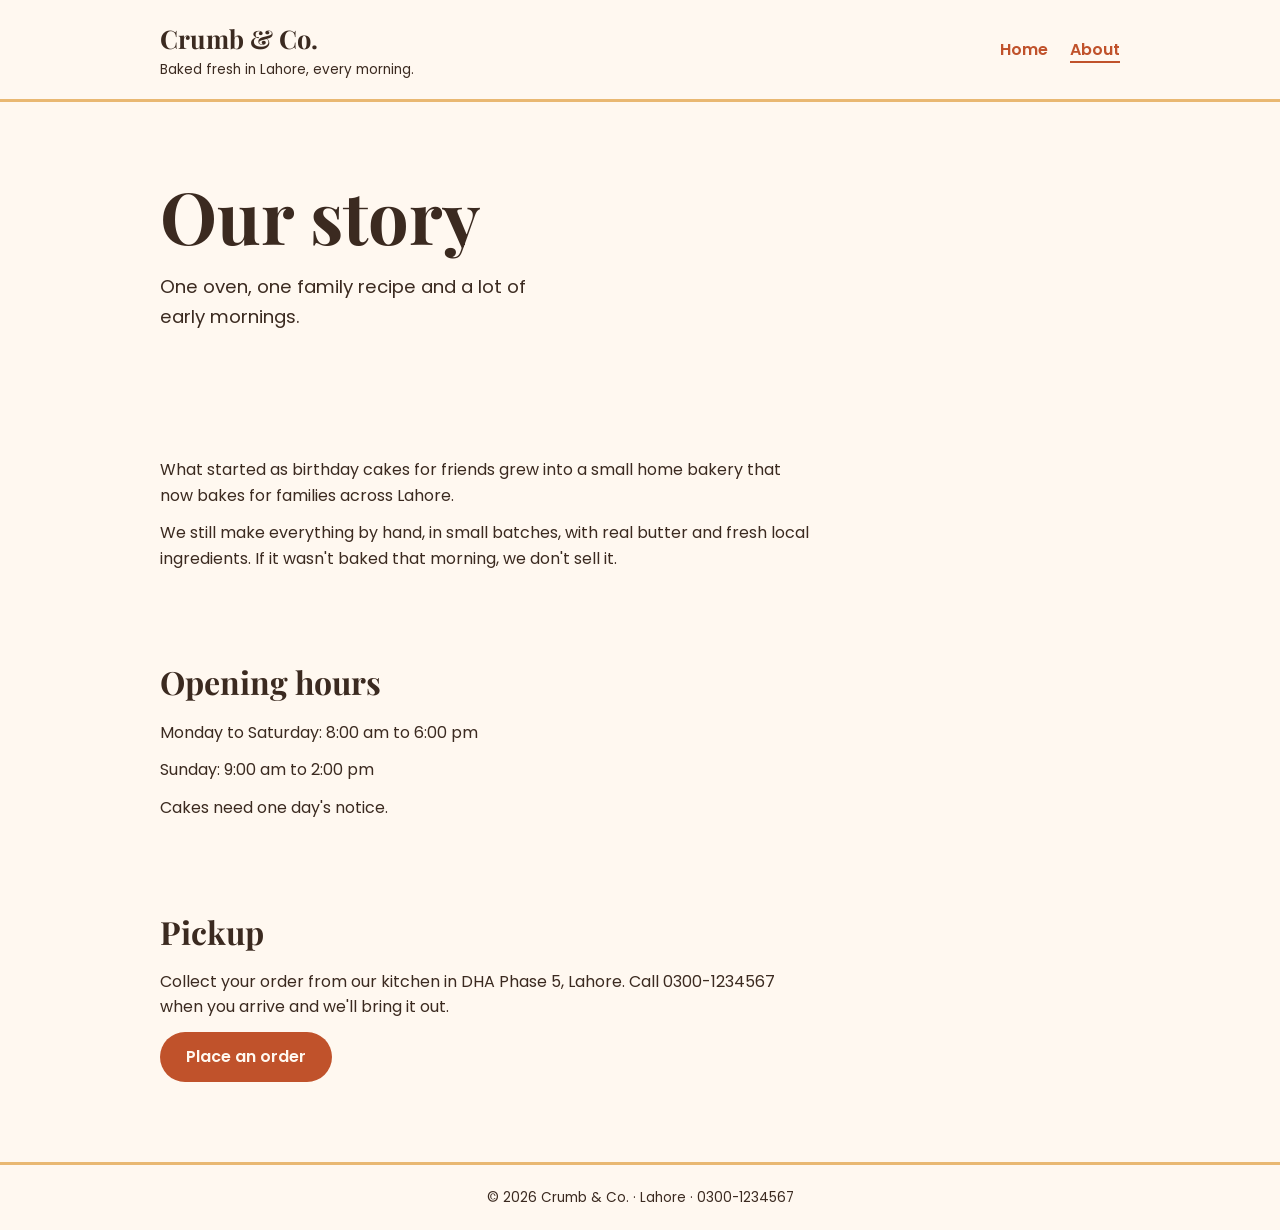
==== about.html @ 5cbcbf47 "first commit" ====
<!DOCTYPE html>
<html lang="en">
<head>
  <meta charset="UTF-8">
  <meta name="viewport" content="width=device-width, initial-scale=1">
  <title>About | Crumb &amp; Co.</title>
  <link rel="preconnect" href="https://fonts.googleapis.com">
  <link href="https://fonts.googleapis.com/css2?family=Playfair+Display:wght@600;700&family=Poppins:wght@400;600&display=swap" rel="stylesheet">
  <link rel="stylesheet" href="style.css">
</head>
<body>
  <header>
    <div class="wrap">
      <div>
        <a class="brand" href="index.html">Crumb &amp; Co.</a>
        <div class="tagline">Baked fresh in Lahore, every morning.</div>
      </div>
      <nav>
        <a href="index.html">Home</a>
        <a href="about.html" class="active">About</a>
      </nav>
    </div>
  </header>

  <main class="wrap">
    <section class="hero">
      <h1>Our story</h1>
      <p>One oven, one family recipe and a lot of early mornings.</p>
    </section>

    <section>
      <p>What started as birthday cakes for friends grew into a small home bakery that now bakes for families across Lahore.</p>
      <p>We still make everything by hand, in small batches, with real butter and fresh local ingredients. If it wasn't baked that morning, we don't sell it.</p>
    </section>

    <section>
      <h2>Opening hours</h2>
      <p>Monday to Saturday: 8:00 am to 6:00 pm</p>
      <p>Sunday: 9:00 am to 2:00 pm</p>
      <p>Cakes need one day's notice.</p>
    </section>

    <section>
      <h2>Pickup</h2>
      <p>Collect your order from our kitchen in DHA Phase 5, Lahore. Call 0300-1234567 when you arrive and we'll bring it out.</p>
      <a class="btn" href="index.html#order">Place an order</a>
    </section>
    <!-- FAQ -->
  </main>

  <footer>© 2026 Crumb &amp; Co. · Lahore · 0300-1234567</footer>
</body>
</html>
---- style.css ----
:root {
  --cream: #FFF8F0;
  --cocoa: #3B2A20;
  --clay: #C0522B;
  --honey: #E9B872;
}
* { box-sizing: border-box; margin: 0; padding: 0; }
body { background: var(--cream); color: var(--cocoa); font-family: "Poppins", sans-serif; line-height: 1.6; }
h1, h2, h3, h4 { font-family: "Playfair Display", serif; line-height: 1.2; }
a { color: var(--clay); }
.wrap { max-width: 1000px; margin: 0 auto; padding: 0 20px; }

header { border-bottom: 3px solid var(--honey); }
header .wrap { display: flex; justify-content: space-between; align-items: center; gap: 16px; padding-top: 18px; padding-bottom: 18px; }
.brand { font-family: "Playfair Display", serif; font-size: 1.6rem; font-weight: 700; color: var(--cocoa); text-decoration: none; }
.tagline { font-size: 0.85rem; }
nav a { margin-left: 18px; font-weight: 600; text-decoration: none; }
nav a.active { border-bottom: 2px solid var(--clay); }

.special { background: var(--honey); padding: 12px 20px; text-align: center; font-weight: 600; }

.hero { padding: 70px 0 60px; }
.hero h1 { font-size: clamp(2.6rem, 7vw, 4.5rem); }
.hero p { font-size: 1.15rem; max-width: 36ch; margin: 14px 0 26px; }
.btn { display: inline-block; background: var(--clay); color: var(--cream); border: none; padding: 12px 26px; border-radius: 999px; font-family: "Poppins", sans-serif; font-weight: 600; font-size: 1rem; text-decoration: none; cursor: pointer; }

section { padding: 40px 0; }
section h2 { font-size: 2rem; margin-bottom: 18px; }
section p { max-width: 65ch; margin-bottom: 12px; }
.category { margin: 26px 0 12px; font-size: 1.3rem; }
.grid { display: grid; grid-template-columns: repeat(3, 1fr); gap: 16px; }
.card { border: 2px solid var(--honey); border-radius: 14px; padding: 18px; }
.card .emoji { font-size: 2rem; }
.card h4 { font-size: 1.1rem; margin: 6px 0 4px; }
.card p { font-size: 0.9rem; margin: 0; }
.price { display: block; margin-top: 10px; font-weight: 600; color: var(--clay); }

form { display: grid; gap: 14px; max-width: 480px; }
label { font-weight: 600; font-size: 0.9rem; }
input, select { width: 100%; padding: 11px 12px; margin-top: 4px; border: 2px solid var(--honey); border-radius: 10px; background: var(--cream); color: var(--cocoa); font: inherit; font-weight: 400; }
input:focus, select:focus, .btn:focus, a:focus { outline: 3px solid var(--clay); outline-offset: 2px; }
.error { color: var(--clay); font-size: 0.9rem; min-height: 1.4em; }
.thanks { border-left: 4px solid var(--honey); padding: 14px 16px; margin-top: 16px; max-width: 480px; }

.faq details { border-bottom: 2px solid var(--honey); padding: 12px 0; }
.faq summary { cursor: pointer; font-weight: 600; }
.faq details p { margin: 8px 0 0; }

footer { border-top: 3px solid var(--honey); margin-top: 40px; padding: 22px 20px; font-size: 0.85rem; text-align: center; }

@media (max-width: 700px) {
  header .wrap { flex-direction: column; align-items: flex-start; }
  nav a { margin: 0 18px 0 0; }
  .grid { grid-template-columns: 1fr; }
}
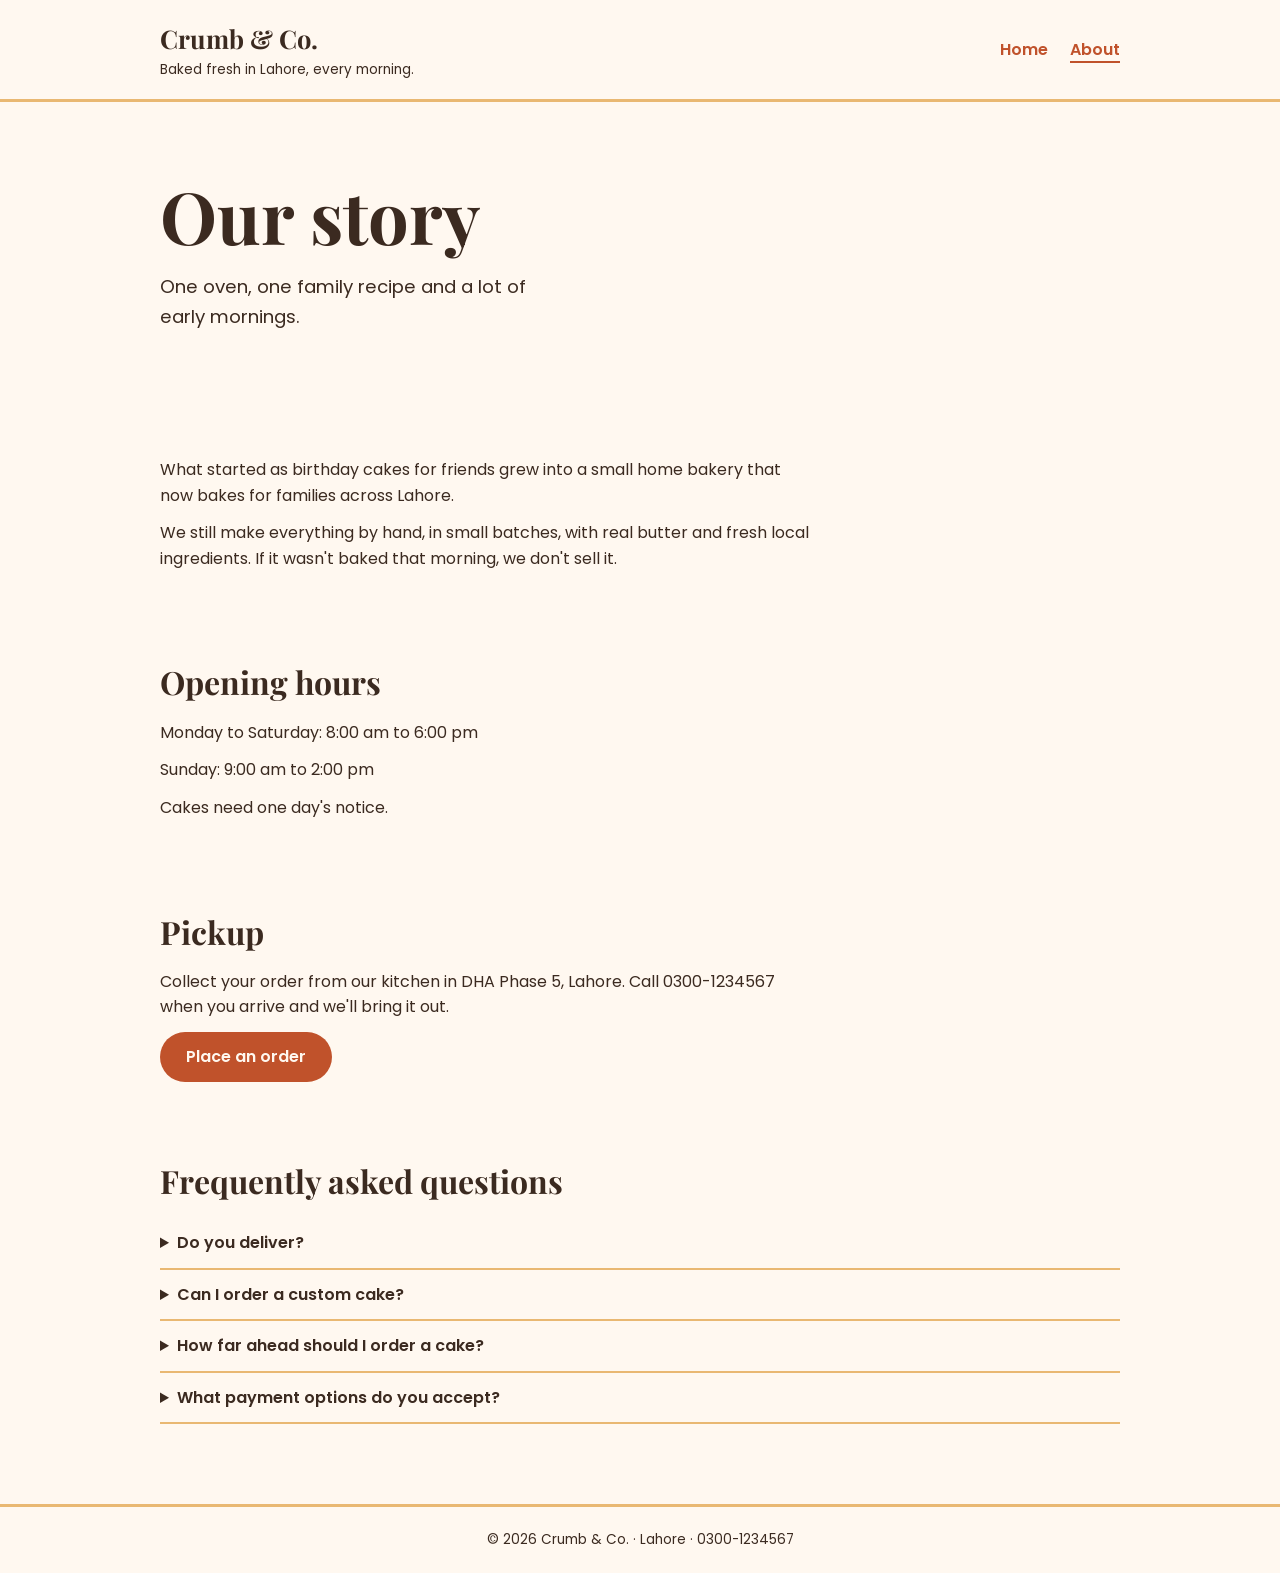
==== commit 6615b177: "Add FAQ to about pag" ====
--- a/about.html
+++ b/about.html
@@ -45,7 +45,25 @@
       <p>Collect your order from our kitchen in DHA Phase 5, Lahore. Call 0300-1234567 when you arrive and we'll bring it out.</p>
       <a class="btn" href="index.html#order">Place an order</a>
     </section>
-    <!-- FAQ -->
+    <section class="faq">
+      <h2>Frequently asked questions</h2>
+      <details>
+        <summary>Do you deliver?</summary>
+        <p>We currently offer pickup from our kitchen in DHA Phase 5, Lahore.</p>
+      </details>
+      <details>
+        <summary>Can I order a custom cake?</summary>
+        <p>Please call us to discuss your cake idea. Cakes need at least one day's notice.</p>
+      </details>
+      <details>
+        <summary>How far ahead should I order a cake?</summary>
+        <p>Please place your cake order at least one day before pickup.</p>
+      </details>
+      <details>
+        <summary>What payment options do you accept?</summary>
+        <p>Call us at 0300-1234567 when you order to confirm the available payment options.</p>
+      </details>
+    </section>
   </main>
 
   <footer>© 2026 Crumb &amp; Co. · Lahore · 0300-1234567</footer>
